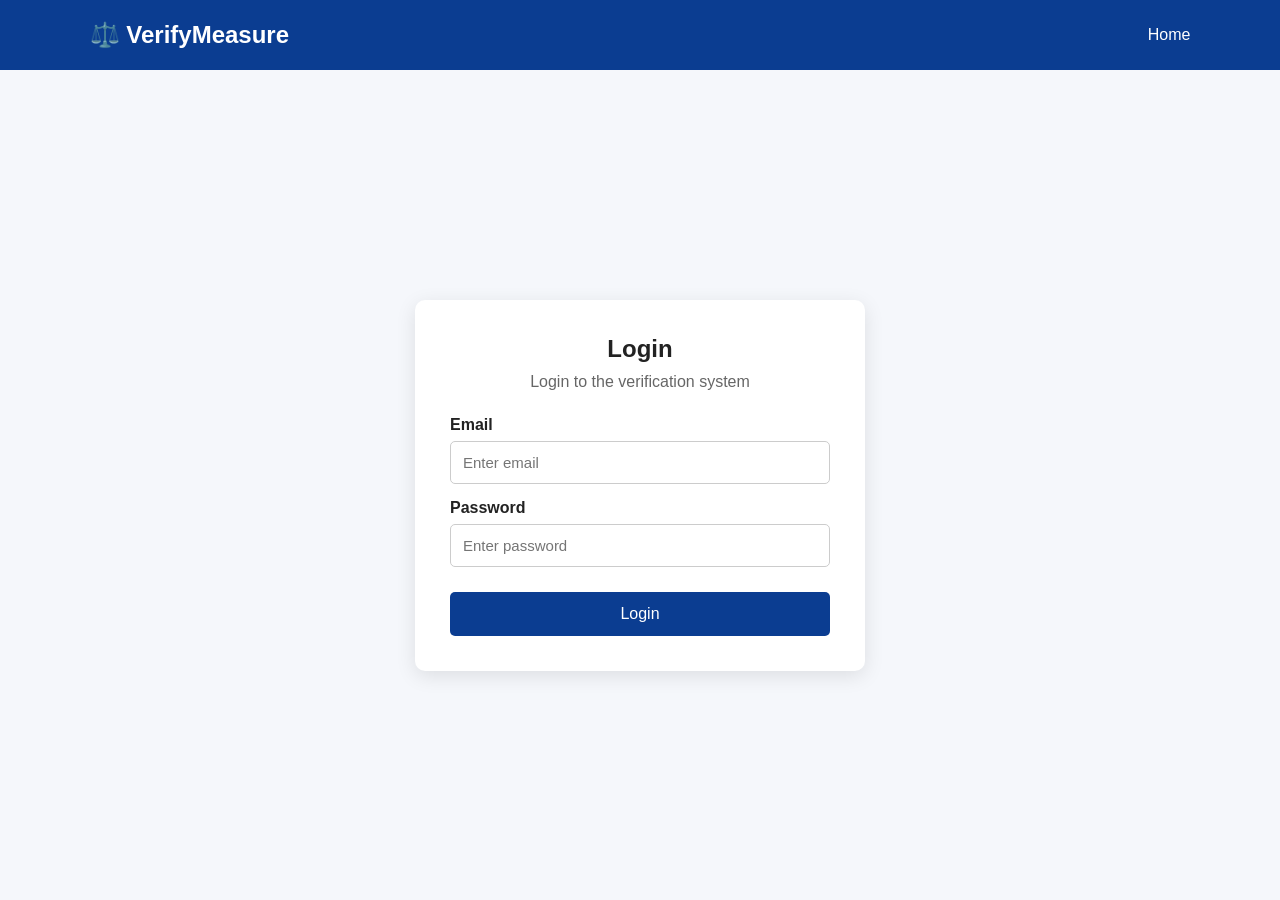
==== frontend/login.html @ 797dac72 "VerifyMeasure SIH verification system" ====
<!DOCTYPE html>
<html lang="en">

<head>

    <meta charset="UTF-8">

    <meta name="viewport"
          content="width=device-width, initial-scale=1.0">

    <title>Login</title>

    <meta name="api-base-url" content="">

    <link rel="stylesheet"
          href="css/style.css">

</head>


<body>

    <nav class="navbar">

        <div class="logo">
            ⚖️ VerifyMeasure
        </div>

        <div class="nav-links">

            <a href="index.html">
                Home
            </a>

        </div>

    </nav>


    <div class="form-page">

        <div class="form-card">

            <h2>Login</h2>

            <p class="form-subtitle">
                Login to the verification system
            </p>


            <form id="loginForm">

                <label>
                    Email
                </label>

                <input
                    type="email"
                    id="email"
                    placeholder="Enter email"
                    required
                >


                <label>
                    Password
                </label>

                <input
                    type="password"
                    id="password"
                    placeholder="Enter password"
                    required
                >


                <button type="submit" class="form-btn">

                    Login

                </button>

            </form>

            <p id="loginError" role="alert" style="color: #b91c1c;"></p>

        </div>

    </div>


    <script src="js/config.js"></script>
    <script src="js/script.js"></script>

</body>

</html>
---- frontend/css/style.css ----
* {
    margin: 0;
    padding: 0;
    box-sizing: border-box;
}

body {
    font-family: Arial, sans-serif;
    background-color: #f5f7fb;
    color: #222;
}


/* Navigation */

.navbar {
    height: 70px;

    background-color: #0b3d91;

    color: white;

    display: flex;

    justify-content: space-between;

    align-items: center;

    padding: 0 7%;
}


.logo {
    font-size: 24px;
    font-weight: bold;
}


.nav-links {
    display: flex;
    gap: 30px;
}


.nav-links a {
    color: white;

    text-decoration: none;

    font-size: 16px;
}


.nav-links a:hover {
    color: #ffd700;
}


/* Hero */

.hero {

    min-height: 500px;

    display: flex;

    justify-content: center;

    align-items: center;

    text-align: center;

    background: linear-gradient(
        135deg,
        #0b3d91,
        #1976d2
    );

    color: white;
}


.hero-content {
    max-width: 750px;
}


.hero h1 {
    font-size: 48px;
    margin-bottom: 20px;
}


.hero p {
    font-size: 20px;
    line-height: 1.6;
    margin-bottom: 30px;
}


.hero-buttons {
    display: flex;

    justify-content: center;

    gap: 15px;
}


.btn {

    display: inline-block;

    padding: 13px 25px;

    background-color: white;

    color: #0b3d91;

    border-radius: 6px;

    text-decoration: none;

    font-weight: bold;
}


.btn.secondary {

    background-color: transparent;

    color: white;

    border: 2px solid white;
}


.btn:hover {
    opacity: 0.85;
}


/* Features */

.features {

    padding: 60px 7%;

    text-align: center;
}


.features h2 {

    font-size: 32px;

    margin-bottom: 40px;
}


.feature-container {

    display: grid;

    grid-template-columns:
        repeat(4, 1fr);

    gap: 25px;
}


.feature-card {

    background-color: white;

    padding: 30px;

    border-radius: 10px;

    box-shadow:
        0 4px 15px rgba(0,0,0,0.08);
}


.icon {

    font-size: 40px;

    margin-bottom: 15px;
}


.feature-card h3 {

    margin-bottom: 12px;
}


.feature-card p {

    color: #666;

    line-height: 1.5;
}


/* Footer */

footer {

    background-color: #0b3d91;

    color: white;

    text-align: center;

    padding: 20px;
}


/* Responsive */

@media(max-width: 900px) {

    .feature-container {

        grid-template-columns:
            repeat(2, 1fr);
    }

}


@media(max-width: 600px) {

    .navbar {

        flex-direction: column;

        height: auto;

        padding: 20px;
    }

    .nav-links {

        margin-top: 15px;

        gap: 15px;

    }

    .hero h1 {

        font-size: 35px;
    }

    .feature-container {

        grid-template-columns:
            1fr;
    }

}

/* Form Page */

.form-page {

    min-height: calc(100vh - 70px);

    display: flex;

    justify-content: center;

    align-items: center;

    padding: 40px;
}


.form-card {

    background: white;

    width: 450px;

    padding: 35px;

    border-radius: 10px;

    box-shadow:
        0 5px 20px rgba(0,0,0,0.1);
}


.form-card h2 {

    text-align: center;

    margin-bottom: 10px;
}


.form-subtitle {

    text-align: center;

    color: #666;

    margin-bottom: 25px;
}


.form-card label {

    display: block;

    margin-top: 15px;

    margin-bottom: 7px;

    font-weight: bold;
}


.form-card input,
.form-card select {

    width: 100%;

    padding: 12px;

    border: 1px solid #ccc;

    border-radius: 5px;

    font-size: 15px;
}


.form-btn {

    width: 100%;

    margin-top: 25px;

    padding: 13px;

    background-color: #0b3d91;

    color: white;

    border: none;

    border-radius: 5px;

    cursor: pointer;

    font-size: 16px;
}


.form-btn:hover {

    background-color: #082f70;
}

/* Dashboard */

.dashboard {

    padding: 50px 7%;
}


.dashboard h1 {

    margin-bottom: 10px;
}


.stats {

    display: grid;

    grid-template-columns:
        repeat(4, 1fr);

    gap: 20px;

    margin-top: 30px;
}


.stat-card {

    background: white;

    padding: 25px;

    border-radius: 10px;

    box-shadow:
        0 4px 15px rgba(0,0,0,0.08);
}


.stat-card h3 {

    color: #666;

    margin-bottom: 15px;
}


.stat-card p {

    font-size: 35px;

    font-weight: bold;

    color: #0b3d91;
}


.dashboard-actions {

    margin-top: 40px;

    display: flex;

    gap: 20px;

    flex-wrap: wrap;
}


.dashboard-btn {

    background-color: #0b3d91;

    color: white;

    padding: 15px 20px;

    border-radius: 6px;

    text-decoration: none;
}


@media(max-width: 800px) {

    .stats {

        grid-template-columns:
            repeat(2, 1fr);
    }

}


@media(max-width: 500px) {

    .stats {

        grid-template-columns: 1fr;
    }

}

.form-card.wide {

    width: 650px;
}


.form-card textarea {

    width: 100%;

    min-height: 100px;

    padding: 12px;

    border: 1px solid #ccc;

    border-radius: 5px;

    resize: vertical;

    font-family: Arial;
}

/* Certificate */

.certificate-page {

    padding: 50px;

    display: flex;

    justify-content: center;
}


.certificate {

    width: 750px;

    padding: 50px;

    background: white;

    border: 5px solid #0b3d91;

    text-align: center;

    box-shadow:
        0 5px 20px rgba(0,0,0,0.1);
}


.certificate h1 {

    color: #0b3d91;

    margin-bottom: 10px;
}


.certificate h3 {

    margin-top: 20px;

    color: #555;
}


.certificate p {

    margin-top: 7px;
}


.qr {

    margin-top: 30px;
}


.qr-box {

    width: 100px;

    height: 100px;

    border: 4px solid black;

    margin: auto;

    display: flex;

    align-items: center;

    justify-content: center;

    font-size: 25px;

    font-weight: bold;
}


@media print {

    .navbar {

        display: none;
    }

    .certificate {

        box-shadow: none;
    }

}

.search-result {

    margin-top: 25px;

    padding: 20px;

    background-color: hsl(60, 100%, 50%);

    border-radius: 7px;

    line-height: 1.8;
}
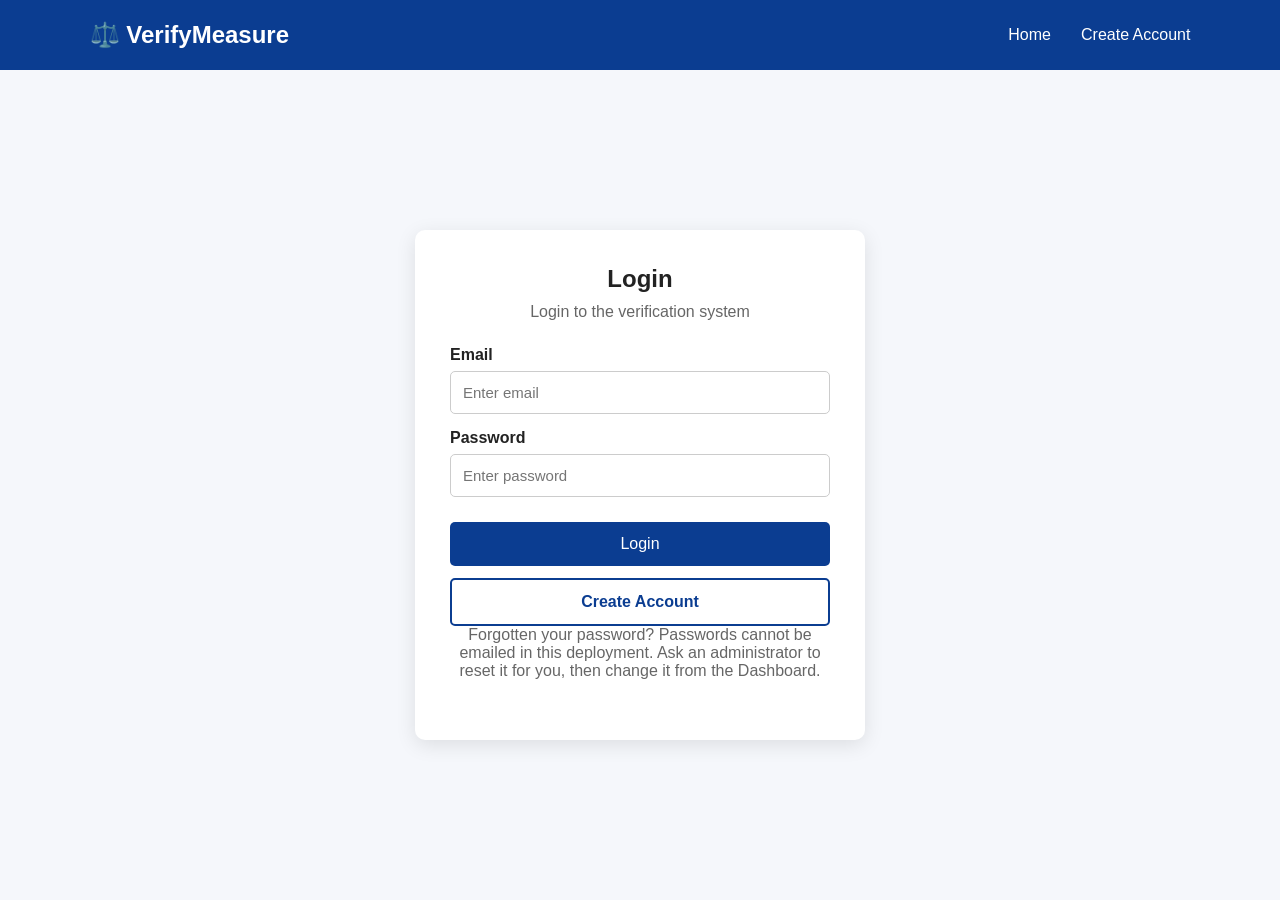
==== commit b933425f: "Add applicant self-service signup page Adds a Create Account link on login.html and a new signup.htm" ====
--- a/frontend/login.html
+++ b/frontend/login.html
@@ -30,6 +30,10 @@
 
             <a href="index.html">
                 Home
+            </a>
+
+            <a href="signup.html">
+                Create Account
             </a>
 
         </div>
@@ -84,6 +88,20 @@
 
             <p id="loginError" role="alert" style="color: #b91c1c;"></p>
 
+            <a href="signup.html" class="form-alt-btn">
+
+                Create Account
+
+            </a>
+
+            <p class="form-subtitle">
+
+                Forgotten your password? Passwords cannot be emailed in this
+                deployment. Ask an administrator to reset it for you, then
+                change it from the Dashboard.
+
+            </p>
+
         </div>
 
     </div>
--- a/frontend/css/style.css
+++ b/frontend/css/style.css
@@ -366,6 +366,46 @@
     background-color: #082f70;
 }
 
+
+/* Outlined counterpart to .form-btn, for a secondary action inside a form
+   card. .btn cannot be reused here: it is styled for the blue hero band and
+   renders white-on-white inside a card. */
+
+.form-alt-btn {
+
+    display: block;
+
+    width: 100%;
+
+    margin-top: 12px;
+
+    padding: 13px;
+
+    background-color: transparent;
+
+    color: #0b3d91;
+
+    border: 2px solid #0b3d91;
+
+    border-radius: 5px;
+
+    cursor: pointer;
+
+    font-size: 16px;
+
+    font-weight: bold;
+
+    text-align: center;
+
+    text-decoration: none;
+}
+
+.form-alt-btn:hover {
+
+    background-color: #eef2fa;
+}
+
+
 /* Dashboard */
 
 .dashboard {
